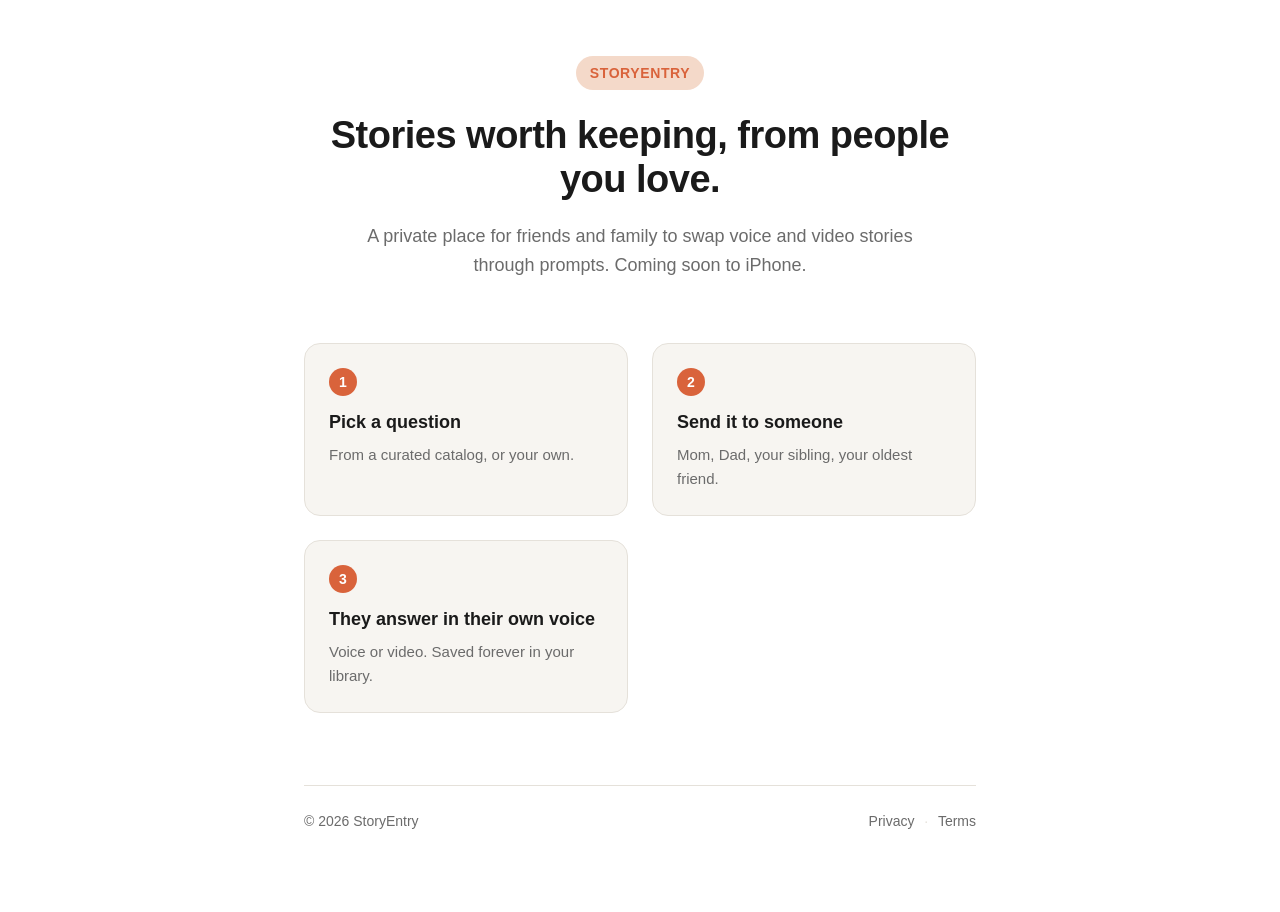
==== index.html @ b78d93a6 "Initial site: landing + privacy + terms (drafts) - index.html: hero + how-it-works + footer with leg" ====
<!doctype html>
<html lang="en">
  <head>
    <meta charset="utf-8" />
    <meta name="viewport" content="width=device-width, initial-scale=1" />
    <title>StoryEntry</title>
    <meta
      name="description"
      content="A private place for friends and family to swap voice and video stories through prompts."
    />
    <link rel="stylesheet" href="/style.css" />
  </head>
  <body>
    <main class="page">
      <header class="hero">
        <div class="logo">StoryEntry</div>
        <h1>Stories worth keeping, from people you love.</h1>
        <p class="lede">
          A private place for friends and family to swap voice and video
          stories through prompts. Coming soon to iPhone.
        </p>
      </header>

      <section class="how">
        <div class="step">
          <div class="step-num">1</div>
          <h2>Pick a question</h2>
          <p>From a curated catalog, or your own.</p>
        </div>
        <div class="step">
          <div class="step-num">2</div>
          <h2>Send it to someone</h2>
          <p>Mom, Dad, your sibling, your oldest friend.</p>
        </div>
        <div class="step">
          <div class="step-num">3</div>
          <h2>They answer in their own voice</h2>
          <p>Voice or video. Saved forever in your library.</p>
        </div>
      </section>

      <footer class="footer">
        <p class="copyright">© 2026 StoryEntry</p>
        <nav class="legal-nav">
          <a href="/privacy">Privacy</a>
          <span>·</span>
          <a href="/terms">Terms</a>
        </nav>
      </footer>
    </main>
  </body>
</html>
---- style.css ----
/* ---- reset ---- */
* { box-sizing: border-box; }
html, body { margin: 0; padding: 0; }

/* ---- tokens (mirror the in-app theme) ---- */
:root {
  --bg: #ffffff;
  --surface: #f7f5f1;
  --text: #1a1a1a;
  --text-muted: #6b6b6b;
  --border: #e5e1da;
  --accent: #d9633b;
  --accent-soft: #f4d9c9;
  --max: 720px;
}

body {
  font-family: -apple-system, BlinkMacSystemFont, 'Segoe UI', Roboto, sans-serif;
  background: var(--bg);
  color: var(--text);
  line-height: 1.6;
  -webkit-font-smoothing: antialiased;
}

/* ---- layout ---- */
.page {
  max-width: var(--max);
  margin: 0 auto;
  padding: 56px 24px 80px;
}

.hero { text-align: center; margin-bottom: 64px; }
.logo {
  display: inline-block;
  font-size: 14px;
  font-weight: 600;
  letter-spacing: 0.6px;
  text-transform: uppercase;
  color: var(--accent);
  margin-bottom: 24px;
  padding: 6px 14px;
  background: var(--accent-soft);
  border-radius: 999px;
}
h1 {
  font-size: 38px;
  line-height: 1.15;
  margin: 0 0 20px;
  letter-spacing: -0.5px;
}
.lede {
  font-size: 18px;
  color: var(--text-muted);
  max-width: 560px;
  margin: 0 auto;
}

.how {
  display: grid;
  grid-template-columns: repeat(auto-fit, minmax(220px, 1fr));
  gap: 24px;
  margin-bottom: 72px;
}
.step {
  padding: 24px;
  background: var(--surface);
  border-radius: 16px;
  border: 1px solid var(--border);
}
.step-num {
  width: 28px;
  height: 28px;
  border-radius: 14px;
  background: var(--accent);
  color: #fff;
  font-weight: 700;
  display: flex;
  align-items: center;
  justify-content: center;
  margin-bottom: 12px;
  font-size: 14px;
}
.step h2 {
  font-size: 18px;
  margin: 0 0 6px;
}
.step p {
  margin: 0;
  color: var(--text-muted);
  font-size: 15px;
}

.footer {
  border-top: 1px solid var(--border);
  padding-top: 24px;
  display: flex;
  justify-content: space-between;
  flex-wrap: wrap;
  gap: 12px;
  color: var(--text-muted);
  font-size: 14px;
}
.legal-nav a {
  color: var(--text-muted);
  text-decoration: none;
}
.legal-nav a:hover { text-decoration: underline; }
.legal-nav span { color: var(--border); margin: 0 6px; }
.copyright { margin: 0; }

/* ---- legal pages ---- */
.legal {
  max-width: var(--max);
  margin: 0 auto;
  padding: 48px 24px 80px;
}
.legal h1 {
  font-size: 32px;
  margin-bottom: 8px;
}
.legal .meta {
  color: var(--text-muted);
  font-size: 14px;
  margin-bottom: 32px;
}
.legal h2 {
  font-size: 20px;
  margin-top: 32px;
  margin-bottom: 12px;
}
.legal h3 {
  font-size: 17px;
  margin-top: 24px;
  margin-bottom: 8px;
}
.legal p, .legal li {
  font-size: 16px;
  color: #2a2a2a;
}
.legal ul { padding-left: 22px; }
.legal a { color: var(--accent); }
.legal .back {
  display: inline-block;
  margin-bottom: 24px;
  font-size: 14px;
  color: var(--text-muted);
  text-decoration: none;
}
.legal .back:hover { color: var(--accent); }
.legal .draft-warning {
  background: var(--accent-soft);
  border-left: 3px solid var(--accent);
  padding: 12px 16px;
  border-radius: 4px;
  font-size: 14px;
  margin: 24px 0;
}

@media (max-width: 480px) {
  h1 { font-size: 28px; }
  .lede { font-size: 16px; }
}
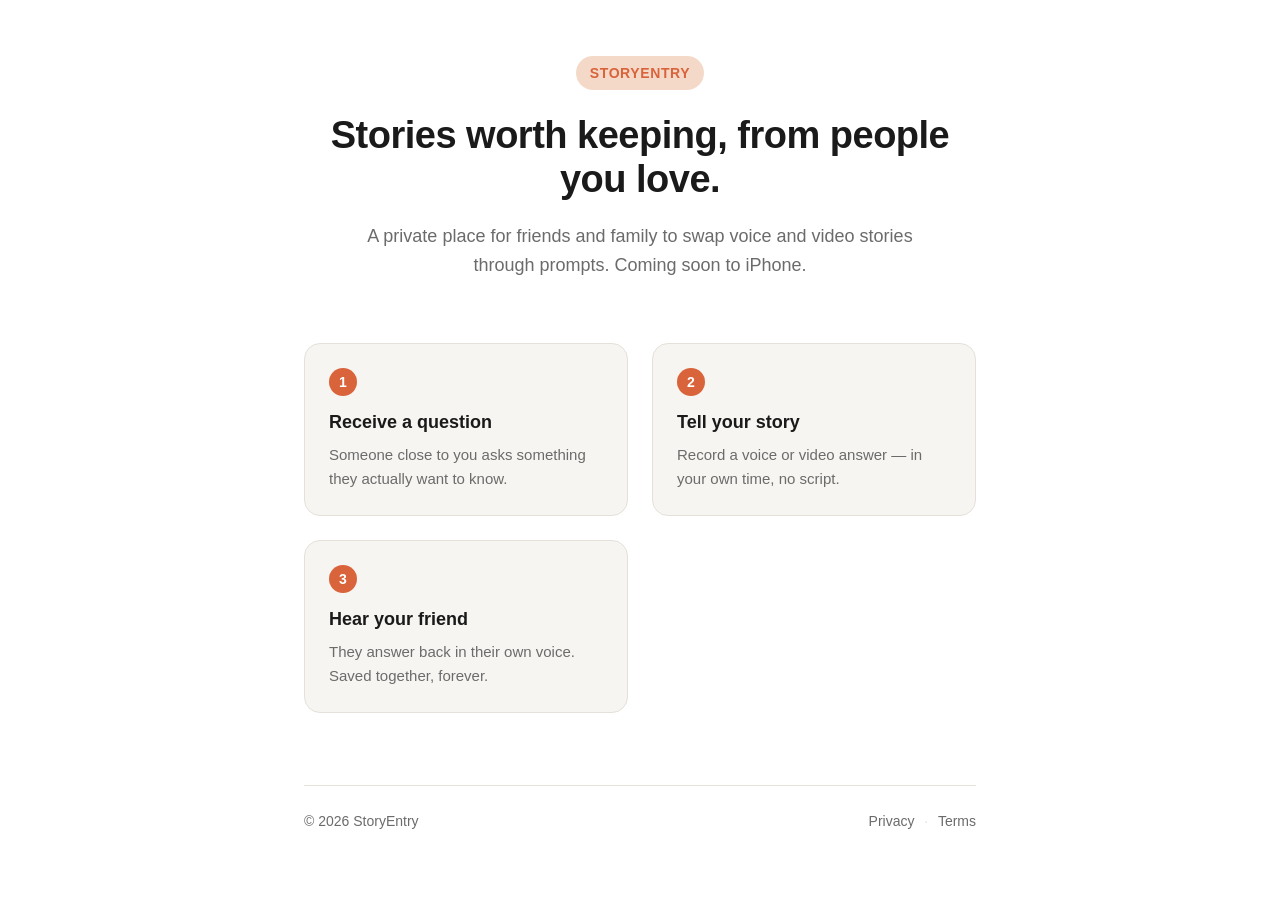
==== commit 111ea4bc: "Reframe how-it-works steps to receiver perspective" ====
--- a/index.html
+++ b/index.html
@@ -24,18 +24,18 @@
       <section class="how">
         <div class="step">
           <div class="step-num">1</div>
-          <h2>Pick a question</h2>
-          <p>From a curated catalog, or your own.</p>
+          <h2>Receive a question</h2>
+          <p>Someone close to you asks something they actually want to know.</p>
         </div>
         <div class="step">
           <div class="step-num">2</div>
-          <h2>Send it to someone</h2>
-          <p>Mom, Dad, your sibling, your oldest friend.</p>
+          <h2>Tell your story</h2>
+          <p>Record a voice or video answer — in your own time, no script.</p>
         </div>
         <div class="step">
           <div class="step-num">3</div>
-          <h2>They answer in their own voice</h2>
-          <p>Voice or video. Saved forever in your library.</p>
+          <h2>Hear your friend</h2>
+          <p>They answer back in their own voice. Saved together, forever.</p>
         </div>
       </section>
 
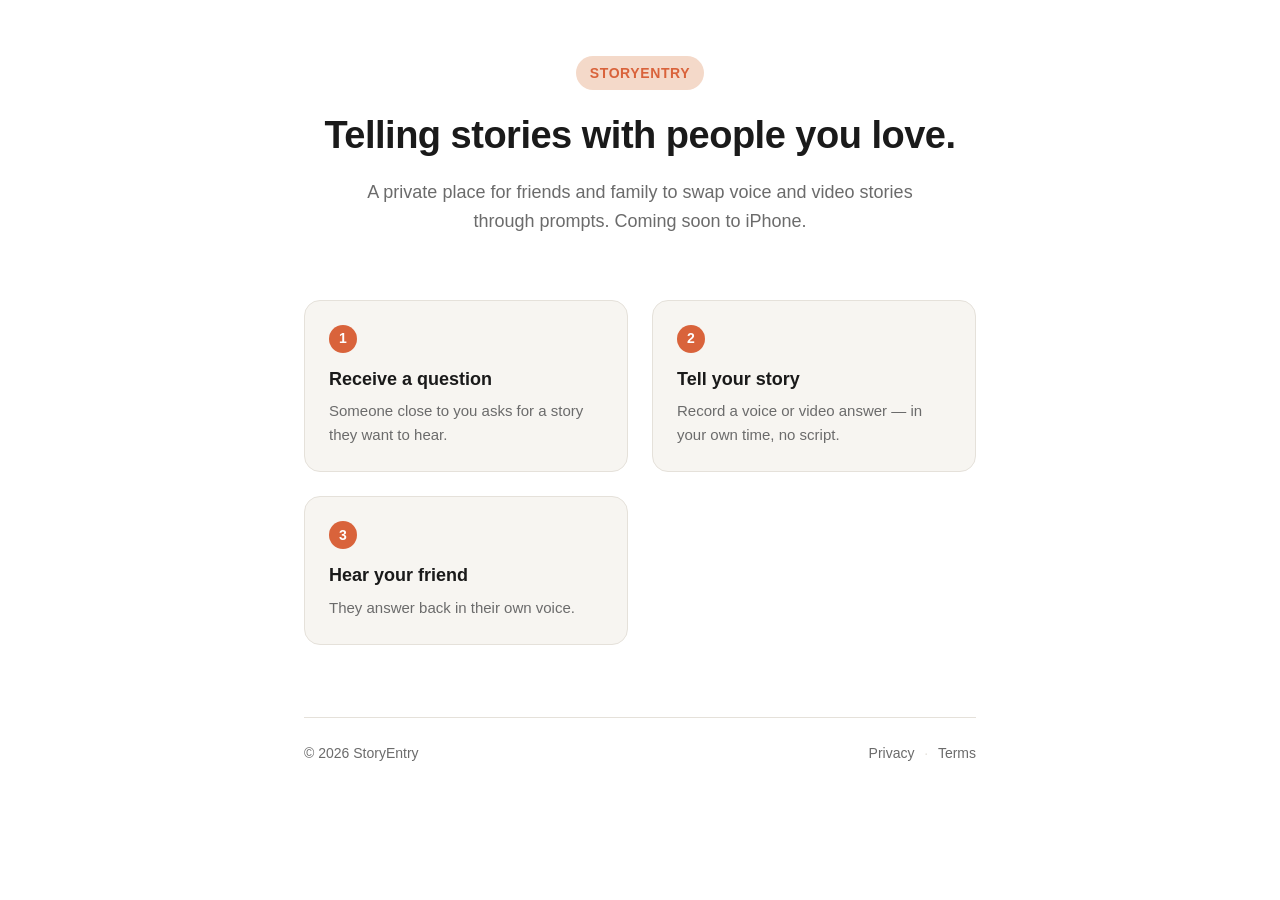
==== commit 6857348d: "Tighten hero headline and step 1/3 subtext" ====
--- a/index.html
+++ b/index.html
@@ -14,7 +14,7 @@
     <main class="page">
       <header class="hero">
         <div class="logo">StoryEntry</div>
-        <h1>Stories worth keeping, from people you love.</h1>
+        <h1>Telling stories with people you love.</h1>
         <p class="lede">
           A private place for friends and family to swap voice and video
           stories through prompts. Coming soon to iPhone.
@@ -25,7 +25,7 @@
         <div class="step">
           <div class="step-num">1</div>
           <h2>Receive a question</h2>
-          <p>Someone close to you asks something they actually want to know.</p>
+          <p>Someone close to you asks for a story they want to hear.</p>
         </div>
         <div class="step">
           <div class="step-num">2</div>
@@ -35,7 +35,7 @@
         <div class="step">
           <div class="step-num">3</div>
           <h2>Hear your friend</h2>
-          <p>They answer back in their own voice. Saved together, forever.</p>
+          <p>They answer back in their own voice.</p>
         </div>
       </section>
 
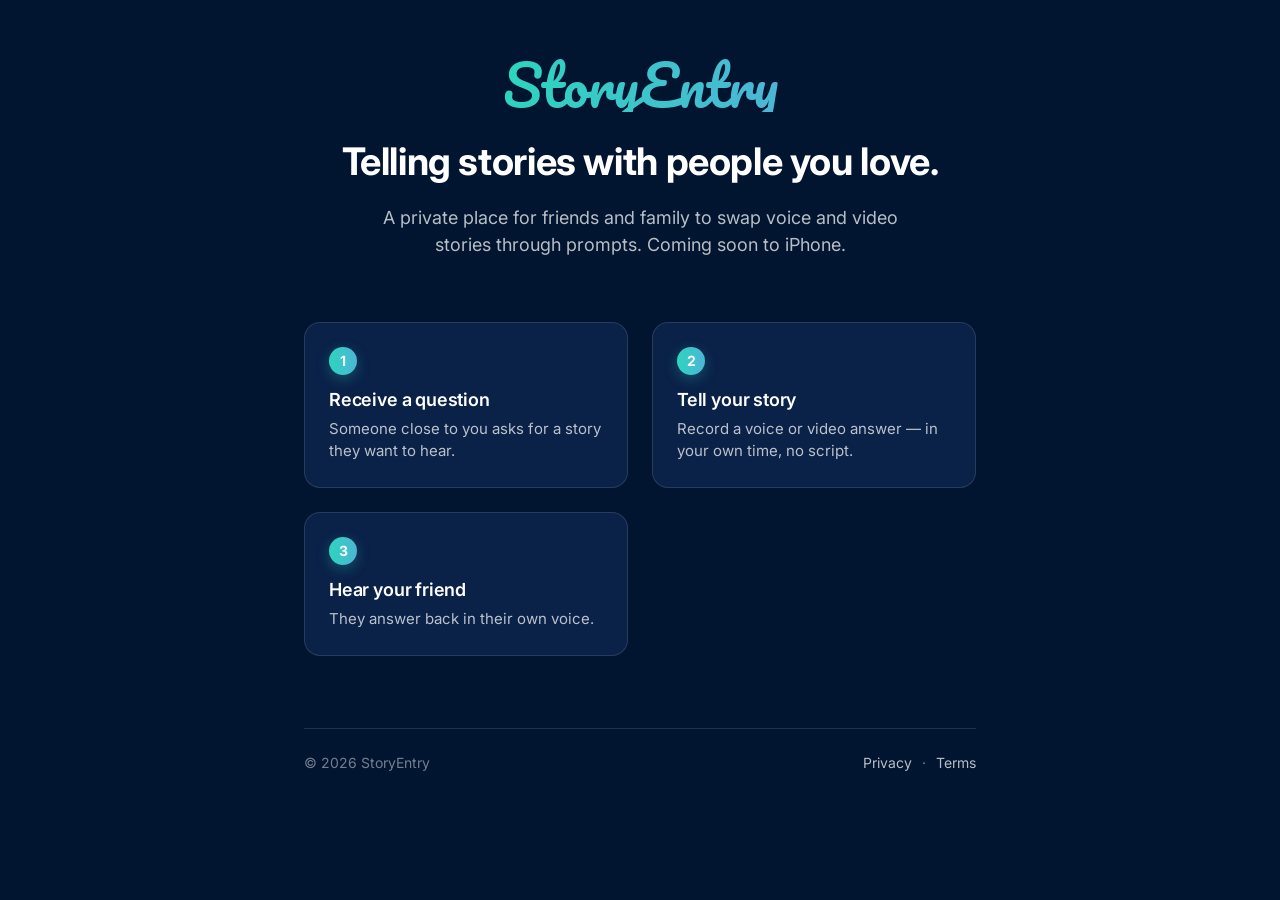
==== commit e0db8c79: "Adopt ocean lightening theme; add modernization basics Repaints the marketing site to match the app'" ====
--- a/index.html
+++ b/index.html
@@ -3,17 +3,47 @@
   <head>
     <meta charset="utf-8" />
     <meta name="viewport" content="width=device-width, initial-scale=1" />
-    <title>StoryEntry</title>
+    <title>StoryEntry — Telling stories with people you love</title>
     <meta
       name="description"
       content="A private place for friends and family to swap voice and video stories through prompts."
+    />
+    <meta name="theme-color" content="#011530" />
+
+    <!-- Social share preview -->
+    <meta property="og:type" content="website" />
+    <meta property="og:site_name" content="StoryEntry" />
+    <meta property="og:url" content="https://storyentry.app/" />
+    <meta property="og:title" content="StoryEntry — Telling stories with people you love" />
+    <meta
+      property="og:description"
+      content="A private place for friends and family to swap voice and video stories through prompts."
+    />
+    <!-- TODO: replace with a real 1200x630 image once available -->
+    <meta property="og:image" content="https://storyentry.app/og-image.png" />
+    <meta name="twitter:card" content="summary_large_image" />
+    <meta name="twitter:title" content="StoryEntry — Telling stories with people you love" />
+    <meta
+      name="twitter:description"
+      content="A private place for friends and family to swap voice and video stories through prompts."
+    />
+    <meta name="twitter:image" content="https://storyentry.app/og-image.png" />
+
+    <link rel="icon" type="image/png" href="/favicon.png" />
+    <link rel="apple-touch-icon" href="/favicon.png" />
+
+    <link rel="preconnect" href="https://fonts.googleapis.com" />
+    <link rel="preconnect" href="https://fonts.gstatic.com" crossorigin />
+    <link
+      href="https://fonts.googleapis.com/css2?family=Inter:wght@400;500;600;700&family=Pacifico&display=swap"
+      rel="stylesheet"
     />
     <link rel="stylesheet" href="/style.css" />
   </head>
   <body>
     <main class="page">
       <header class="hero">
-        <div class="logo">StoryEntry</div>
+        <a class="wordmark" href="/">StoryEntry</a>
         <h1>Telling stories with people you love.</h1>
         <p class="lede">
           A private place for friends and family to swap voice and video
--- a/style.css
+++ b/style.css
@@ -2,24 +2,71 @@
 * { box-sizing: border-box; }
 html, body { margin: 0; padding: 0; }
 
-/* ---- tokens (mirror the in-app theme) ---- */
+/* ---- tokens (mirror the in-app ocean lightening theme) ---- */
 :root {
-  --bg: #ffffff;
-  --surface: #f7f5f1;
-  --text: #1a1a1a;
-  --text-muted: #6b6b6b;
-  --border: #e5e1da;
-  --accent: #d9633b;
-  --accent-soft: #f4d9c9;
+  /* Brand canvas + accent */
+  --bg: #011530;
+  --surface: #0a2148;
+  --text: #ffffff;
+  --text-muted: rgba(255, 255, 255, 0.72);
+  --text-faint: rgba(255, 255, 255, 0.45);
+  --border: rgba(255, 255, 255, 0.12);
+  --accent: #2dd4bf;
+  --accent-strong: #1ac6b4;
+  --accent-aqua: #4cb6d5;
+  --grad-cta: linear-gradient(90deg, #2dd4bf 0%, #4cb6d5 100%);
+
+  /* Motion */
+  --ease: cubic-bezier(0.2, 0.7, 0.2, 1);
+  --duration: 220ms;
+
+  /* Layout */
   --max: 720px;
-}
-
+
+  /* Legal pages — light by default, flipped in prefers-color-scheme: dark */
+  --legal-bg: #ffffff;
+  --legal-text: #0d1426;
+  --legal-text-body: #2c3142;
+  --legal-text-muted: #677284;
+  --legal-border: #e3e6eb;
+  --legal-link: #14b3a5;
+  --legal-draft-bg: rgba(45, 212, 191, 0.08);
+  --legal-draft-border: #14b3a5;
+}
+
+@media (prefers-color-scheme: dark) {
+  :root {
+    --legal-bg: #011530;
+    --legal-text: #ffffff;
+    --legal-text-body: rgba(255, 255, 255, 0.88);
+    --legal-text-muted: rgba(255, 255, 255, 0.72);
+    --legal-border: rgba(255, 255, 255, 0.12);
+    --legal-link: #2dd4bf;
+    --legal-draft-bg: rgba(45, 212, 191, 0.12);
+    --legal-draft-border: #2dd4bf;
+  }
+}
+
+/* ---- base ---- */
 body {
-  font-family: -apple-system, BlinkMacSystemFont, 'Segoe UI', Roboto, sans-serif;
+  font-family: 'Inter', -apple-system, BlinkMacSystemFont, 'Segoe UI', Roboto, sans-serif;
   background: var(--bg);
   color: var(--text);
-  line-height: 1.6;
+  line-height: 1.4;
   -webkit-font-smoothing: antialiased;
+  -moz-osx-font-smoothing: grayscale;
+  text-rendering: optimizeLegibility;
+}
+
+body.legal-page {
+  background: var(--legal-bg);
+  color: var(--legal-text);
+}
+
+:focus-visible {
+  outline: 2px solid var(--accent);
+  outline-offset: 3px;
+  border-radius: 4px;
 }
 
 /* ---- layout ---- */
@@ -29,49 +76,67 @@
   padding: 56px 24px 80px;
 }
 
-.hero { text-align: center; margin-bottom: 64px; }
-.logo {
+.hero {
+  text-align: center;
+  margin-bottom: 64px;
+}
+
+.wordmark {
   display: inline-block;
-  font-size: 14px;
-  font-weight: 600;
-  letter-spacing: 0.6px;
-  text-transform: uppercase;
-  color: var(--accent);
-  margin-bottom: 24px;
-  padding: 6px 14px;
-  background: var(--accent-soft);
-  border-radius: 999px;
-}
+  font-family: 'Pacifico', 'Brush Script MT', cursive;
+  font-weight: 400;
+  font-size: 56px;
+  line-height: 1;
+  margin-bottom: 28px;
+  text-decoration: none;
+  background: var(--grad-cta);
+  -webkit-background-clip: text;
+          background-clip: text;
+  -webkit-text-fill-color: transparent;
+  color: transparent;
+  letter-spacing: 0;
+}
+
 h1 {
+  font-family: 'Inter', sans-serif;
   font-size: 38px;
+  font-weight: 700;
   line-height: 1.15;
+  letter-spacing: -0.01em;
   margin: 0 0 20px;
-  letter-spacing: -0.5px;
-}
+  color: var(--text);
+}
+
 .lede {
   font-size: 18px;
   color: var(--text-muted);
   max-width: 560px;
   margin: 0 auto;
-}
-
+  line-height: 1.5;
+}
+
+/* ---- how it works ---- */
 .how {
   display: grid;
   grid-template-columns: repeat(auto-fit, minmax(220px, 1fr));
   gap: 24px;
   margin-bottom: 72px;
 }
+
 .step {
   padding: 24px;
   background: var(--surface);
   border-radius: 16px;
   border: 1px solid var(--border);
-}
+  transition: border-color var(--duration) var(--ease);
+}
+.step:hover { border-color: rgba(45, 212, 191, 0.4); }
+
 .step-num {
   width: 28px;
   height: 28px;
   border-radius: 14px;
-  background: var(--accent);
+  background: var(--grad-cta);
   color: #fff;
   font-weight: 700;
   display: flex;
@@ -79,17 +144,43 @@
   justify-content: center;
   margin-bottom: 12px;
   font-size: 14px;
-}
+  box-shadow: 0 4px 14px rgba(45, 212, 191, 0.28);
+}
+
 .step h2 {
+  font-family: 'Inter', sans-serif;
   font-size: 18px;
+  font-weight: 600;
   margin: 0 0 6px;
+  color: var(--text);
+  letter-spacing: -0.01em;
 }
 .step p {
   margin: 0;
   color: var(--text-muted);
   font-size: 15px;
-}
-
+  line-height: 1.5;
+}
+
+@media (prefers-reduced-motion: no-preference) {
+  .step {
+    opacity: 0;
+    transform: translateY(8px);
+    animation: se-fade-in 600ms var(--ease) forwards;
+  }
+  .step:nth-child(1) { animation-delay: 80ms; }
+  .step:nth-child(2) { animation-delay: 200ms; }
+  .step:nth-child(3) { animation-delay: 320ms; }
+}
+
+@keyframes se-fade-in {
+  to {
+    opacity: 1;
+    transform: none;
+  }
+}
+
+/* ---- footer ---- */
 .footer {
   border-top: 1px solid var(--border);
   padding-top: 24px;
@@ -97,15 +188,16 @@
   justify-content: space-between;
   flex-wrap: wrap;
   gap: 12px;
-  color: var(--text-muted);
+  color: var(--text-faint);
   font-size: 14px;
 }
 .legal-nav a {
   color: var(--text-muted);
   text-decoration: none;
-}
-.legal-nav a:hover { text-decoration: underline; }
-.legal-nav span { color: var(--border); margin: 0 6px; }
+  transition: color var(--duration) var(--ease);
+}
+.legal-nav a:hover { color: var(--text); }
+.legal-nav span { color: var(--text-faint); margin: 0 6px; }
 .copyright { margin: 0; }
 
 /* ---- legal pages ---- */
@@ -113,50 +205,85 @@
   max-width: var(--max);
   margin: 0 auto;
   padding: 48px 24px 80px;
+  color: var(--legal-text);
 }
 .legal h1 {
+  font-family: 'Inter', sans-serif;
   font-size: 32px;
+  font-weight: 700;
+  letter-spacing: -0.01em;
   margin-bottom: 8px;
+  color: var(--legal-text);
 }
 .legal .meta {
-  color: var(--text-muted);
+  color: var(--legal-text-muted);
   font-size: 14px;
   margin-bottom: 32px;
 }
 .legal h2 {
+  font-family: 'Inter', sans-serif;
   font-size: 20px;
+  font-weight: 700;
+  letter-spacing: -0.01em;
   margin-top: 32px;
   margin-bottom: 12px;
+  color: var(--legal-text);
 }
 .legal h3 {
+  font-family: 'Inter', sans-serif;
   font-size: 17px;
+  font-weight: 600;
   margin-top: 24px;
   margin-bottom: 8px;
+  color: var(--legal-text);
 }
 .legal p, .legal li {
   font-size: 16px;
-  color: #2a2a2a;
+  line-height: 1.5;
+  color: var(--legal-text-body);
 }
 .legal ul { padding-left: 22px; }
-.legal a { color: var(--accent); }
+.legal a {
+  color: var(--legal-link);
+  text-decoration: none;
+  transition: opacity var(--duration) var(--ease);
+}
+.legal a:hover { opacity: 0.8; text-decoration: underline; }
 .legal .back {
   display: inline-block;
   margin-bottom: 24px;
   font-size: 14px;
-  color: var(--text-muted);
-  text-decoration: none;
-}
-.legal .back:hover { color: var(--accent); }
+  color: var(--legal-text-muted);
+  text-decoration: none;
+  transition: color var(--duration) var(--ease);
+}
+.legal .back:hover { color: var(--legal-link); opacity: 1; text-decoration: none; }
+.legal .wordmark-inline {
+  font-family: 'Pacifico', 'Brush Script MT', cursive;
+  font-weight: 400;
+  font-size: 17px;
+  background: var(--grad-cta);
+  -webkit-background-clip: text;
+          background-clip: text;
+  -webkit-text-fill-color: transparent;
+  color: transparent;
+  letter-spacing: 0;
+}
 .legal .draft-warning {
-  background: var(--accent-soft);
-  border-left: 3px solid var(--accent);
+  background: var(--legal-draft-bg);
+  border-left: 3px solid var(--legal-draft-border);
   padding: 12px 16px;
   border-radius: 4px;
   font-size: 14px;
   margin: 24px 0;
+  color: var(--legal-text);
 }
 
 @media (max-width: 480px) {
+  .wordmark { font-size: 44px; }
   h1 { font-size: 28px; }
   .lede { font-size: 16px; }
-}
+  .page { padding: 40px 20px 64px; }
+  .legal { padding: 40px 20px 64px; }
+  .legal h1 { font-size: 26px; }
+}
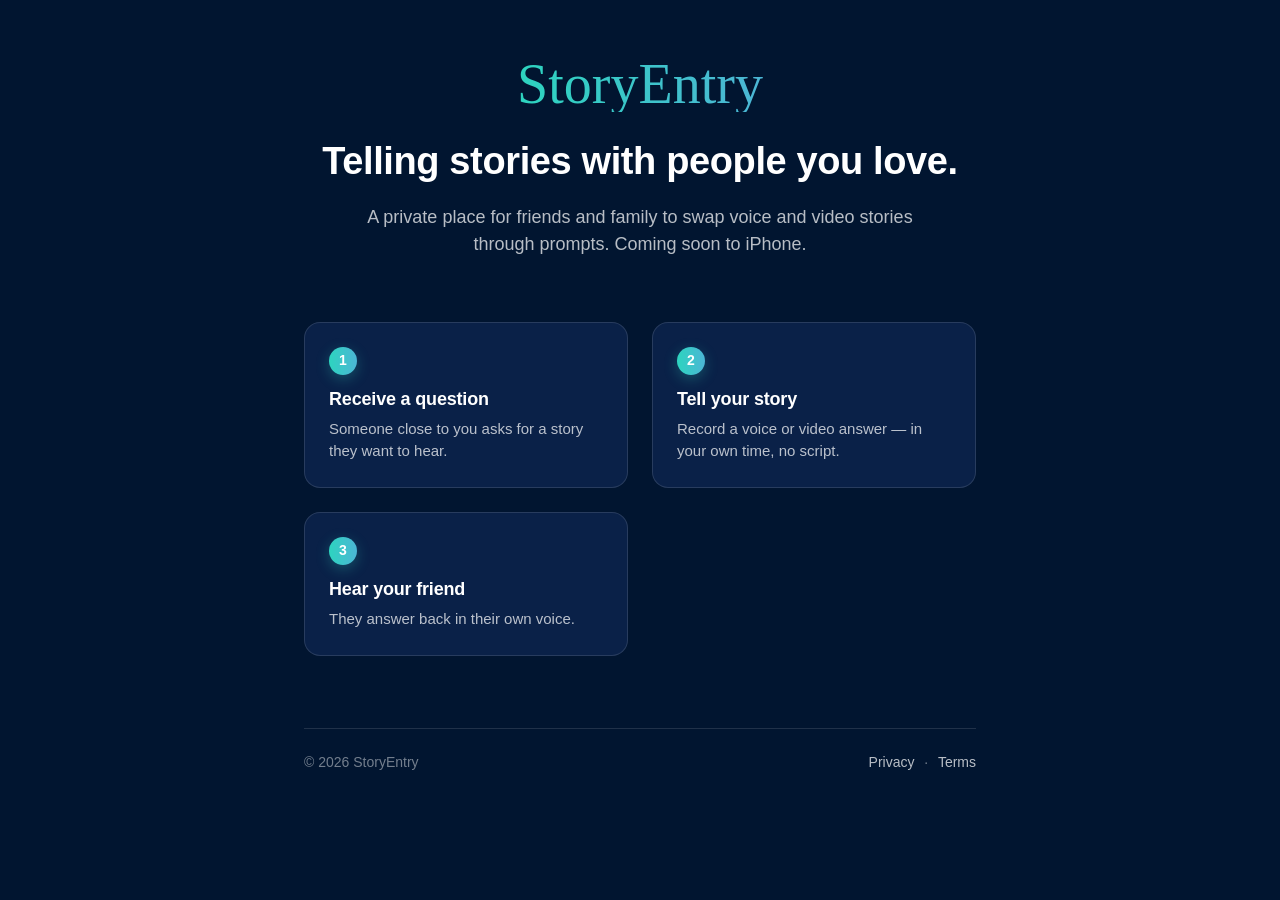
==== commit ea12cbc4: "Add CSP, referrer policy meta tags, and security.txt - Inline Content-Security-Policy on all pages r" ====
--- a/index.html
+++ b/index.html
@@ -3,6 +3,11 @@
   <head>
     <meta charset="utf-8" />
     <meta name="viewport" content="width=device-width, initial-scale=1" />
+    <meta
+      http-equiv="Content-Security-Policy"
+      content="default-src 'none'; style-src 'self' https://fonts.googleapis.com; font-src https://fonts.gstatic.com; img-src 'self'; base-uri 'self'; form-action 'none'"
+    />
+    <meta name="referrer" content="strict-origin-when-cross-origin" />
     <title>StoryEntry — Telling stories with people you love</title>
     <meta
       name="description"
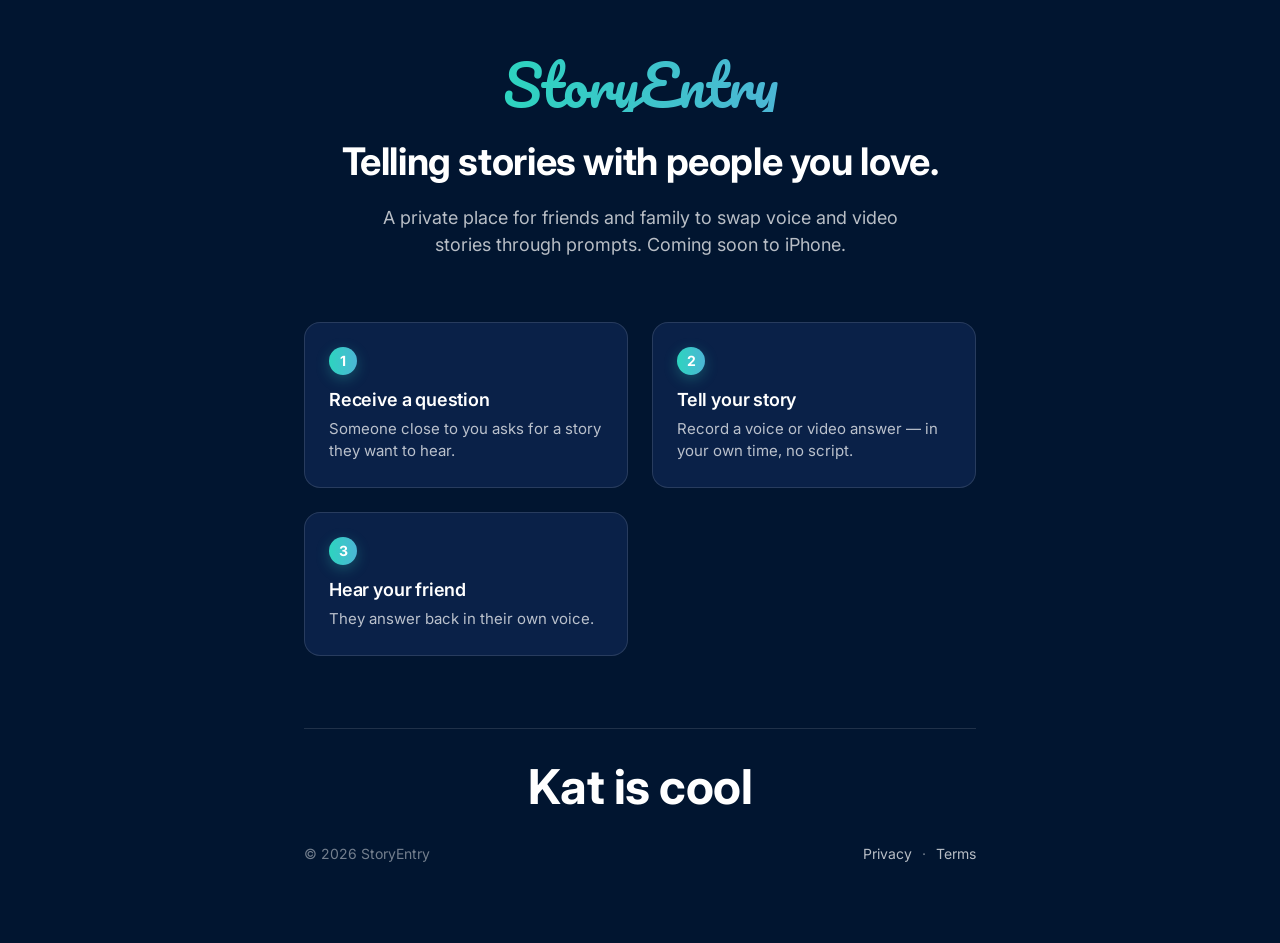
==== commit 2b0af2da: "Add "Kat is cool" to homepage footer Co-Authored-By: Claude Opus 4.7 (1M context) <noreply@anthropic" ====
--- a/index.html
+++ b/index.html
@@ -3,11 +3,6 @@
   <head>
     <meta charset="utf-8" />
     <meta name="viewport" content="width=device-width, initial-scale=1" />
-    <meta
-      http-equiv="Content-Security-Policy"
-      content="default-src 'none'; style-src 'self' https://fonts.googleapis.com; font-src https://fonts.gstatic.com; img-src 'self'; base-uri 'self'; form-action 'none'"
-    />
-    <meta name="referrer" content="strict-origin-when-cross-origin" />
     <title>StoryEntry — Telling stories with people you love</title>
     <meta
       name="description"
@@ -75,6 +70,7 @@
       </section>
 
       <footer class="footer">
+        <p class="kat-is-cool">Kat is cool</p>
         <p class="copyright">© 2026 StoryEntry</p>
         <nav class="legal-nav">
           <a href="/privacy">Privacy</a>
--- a/style.css
+++ b/style.css
@@ -199,6 +199,15 @@
 .legal-nav a:hover { color: var(--text); }
 .legal-nav span { color: var(--text-faint); margin: 0 6px; }
 .copyright { margin: 0; }
+.kat-is-cool {
+  flex-basis: 100%;
+  margin: 0 0 12px;
+  text-align: center;
+  font-size: 48px;
+  font-weight: 700;
+  letter-spacing: -0.01em;
+  color: var(--text);
+}
 
 /* ---- legal pages ---- */
 .legal {
